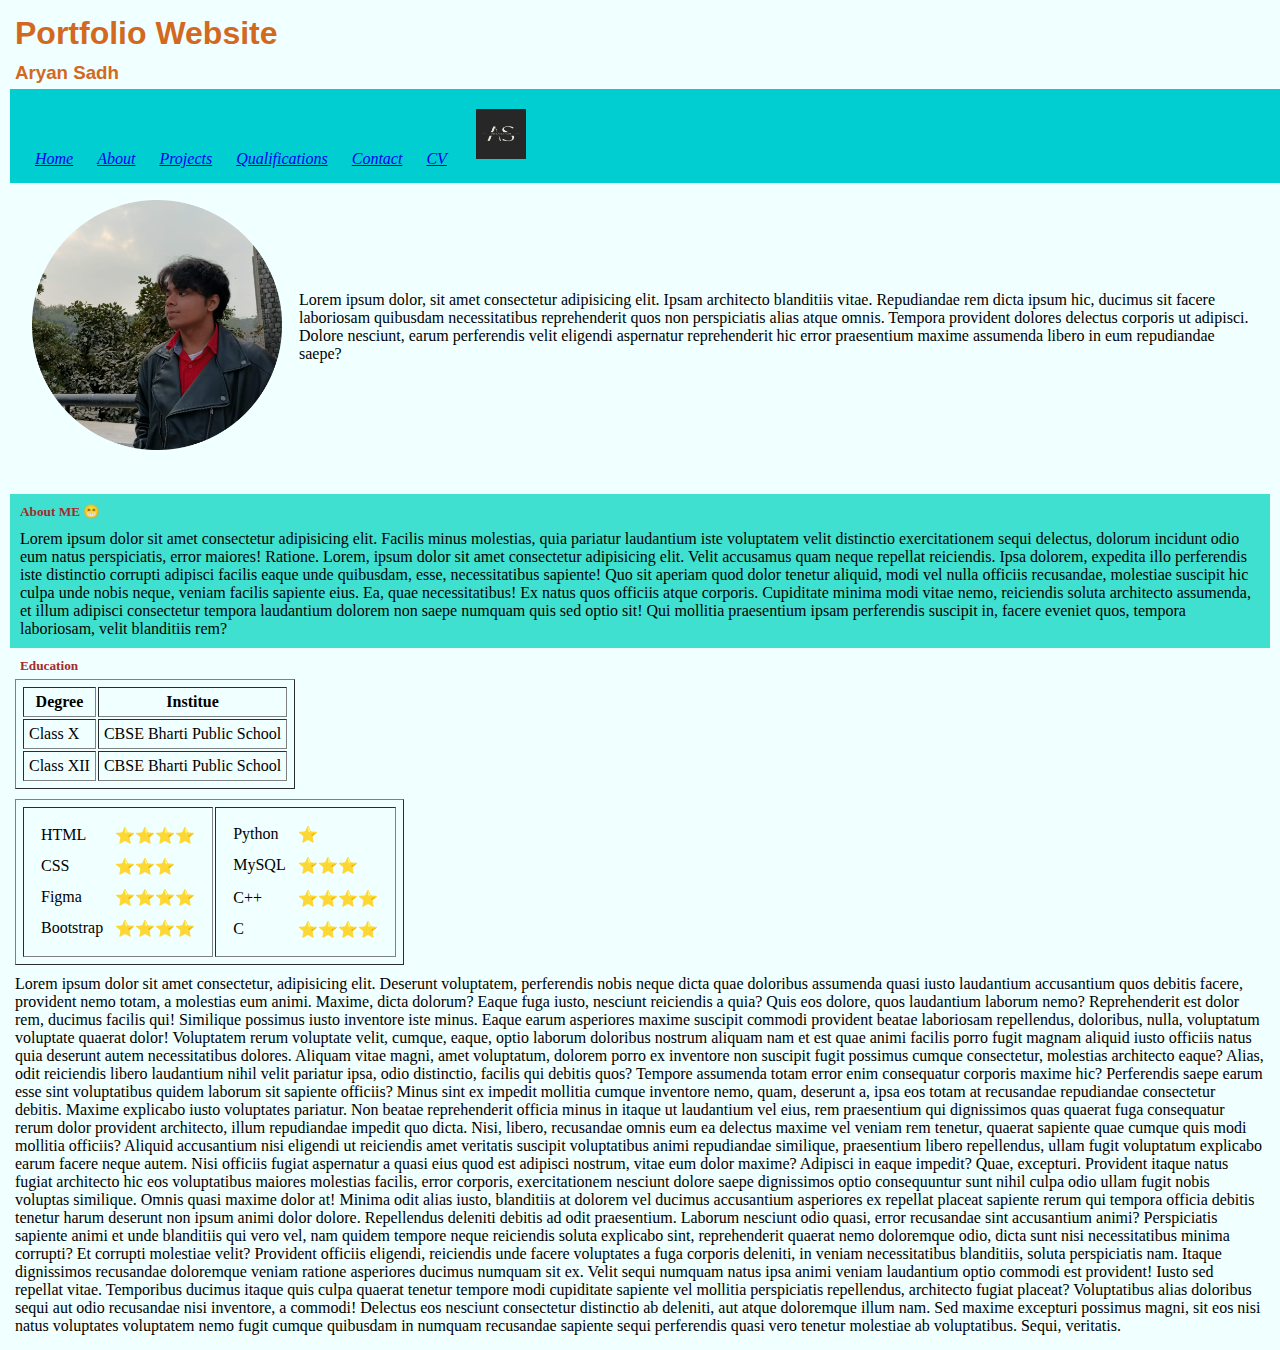
==== index.html @ a51c41d1 "uploaded" ====
<!DOCTYPE html>
<html lang="en">

<!-- head-section -->
<head>
    <meta charset="UTF-8">
    <meta http-equiv="X-UA-Compatible" content="IE=edge">
    <meta name="viewport" content="width=device-width, initial-scale=1.0">
    <title>Personal Portfolio Website</title>
    <link rel="stylesheet" type="text/css" href="style.css">
</head>

<!-- body-section -->
<body>

    <!--heading-->
    <h1>Portfolio Website</h1>
    <h3>Aryan Sadh</h3>

    <!--navigation menu-->
    <div class="nav-tab">
    <nav>
        <ul><em>
            <li><a href="#">Home</a></li>
            <li><a href="#About">About</li></a>
            <li><a href="#Projects">Projects</li></a>
            <li><a href="#Qualifications">Qualifications</li></a>
            <li><a href="contact.html">Contact</li></a>
            <li><a href="resume.txt" download="CV">CV</a></li>
            <li><a href="logo.jpg" download="logo"><img src="logo.jpg" alt="logo" width="50"></a></li>
            </em>
        </ul>
    </nav>
    </div>

    <br>

    <!--photo gallery-->
    <div class="photo">
    <table>
        <tr>
        <td><img src="Profile.png" alt="profile picture" width="250"></td>
        <td>Lorem ipsum dolor, sit amet consectetur adipisicing elit. Ipsam architecto blanditiis vitae. Repudiandae rem dicta ipsum hic, ducimus sit facere laboriosam quibusdam necessitatibus reprehenderit quos non perspiciatis alias atque omnis. Tempora provident dolores delectus corporis ut adipisci. Dolore nesciunt, earum perferendis velit eligendi aspernatur reprehenderit hic error praesentium maxime assumenda libero in eum repudiandae saepe?</td>
        </tr>
    </table>
    </div>

    <br>

    <!--About-->
    <div class="About-section">
        <h5 id="About">About ME 😁</h5>
            <p>Lorem ipsum dolor sit amet consectetur adipisicing elit. Facilis minus molestias, quia pariatur laudantium iste voluptatem velit distinctio exercitationem sequi delectus, dolorum incidunt odio eum natus perspiciatis, error maiores! Ratione.
                Lorem, ipsum dolor sit amet consectetur adipisicing elit. Velit accusamus quam neque repellat reiciendis. Ipsa dolorem, expedita illo perferendis iste distinctio corrupti adipisci facilis eaque unde quibusdam, esse, necessitatibus sapiente! Quo sit aperiam quod dolor tenetur aliquid, modi vel nulla officiis recusandae, molestiae suscipit hic culpa unde nobis neque, veniam facilis sapiente eius. Ea, quae necessitatibus! Ex natus quos officiis atque corporis. Cupiditate minima modi vitae nemo, reiciendis soluta architecto assumenda, et illum adipisci consectetur tempora laudantium dolorem non saepe numquam quis sed optio sit! Qui mollitia praesentium ipsam perferendis suscipit in, facere eveniet quos, tempora laboriosam, velit blanditiis rem?
            </p>

    </div>

    <!--Projects-->

    <!--Qualifications-->
    <div class="Qualifications-section">
    <h5 id="Qualifications">Education</h5>
    <table border="1">
        <tr>
            <th>Degree</th>
            <th>Institue</th>
        </tr>
        <tr>
            <td>Class X</td>
            <td>CBSE Bharti Public School</td>
        </tr>
        <tr>
            <td>Class XII</td>
            <td>CBSE Bharti Public School</td>
        </tr>
    </table>
    </div>

<div class="review-table">
  <table border="1">
    <tr><td>
      <table>
      <tr>
        <td>HTML</td>
        <td>⭐⭐⭐⭐</td>
      </tr>
      <tr>
        <td>CSS</td>
        <td>⭐⭐⭐</td>
      </tr>
      <tr>
        <td>Figma</td>
        <td>⭐⭐⭐⭐</td>
      </tr>
      <tr>
        <td>Bootstrap</td>
        <td>⭐⭐⭐⭐</td>
      </tr>
      </table>
    </td>
      <td>
        <table>
          <tr>
            <td>Python</td>
            <td>⭐</td>
          </tr>
          <tr>
            <td>MySQL</td>
            <td>⭐⭐⭐</td>
          <tr>
          <tr>
            <td>C++</td>
            <td>⭐⭐⭐⭐</td>
          </tr>
          <tr>
            <td>C</td>
            <td>⭐⭐⭐⭐</td>
          </tr>
        </table>
      </td>
      </tr>
  </table>
</div>

    <!--Contact-->
    <p>Lorem ipsum dolor sit amet consectetur, adipisicing elit. Deserunt voluptatem, perferendis nobis neque dicta quae doloribus assumenda quasi iusto laudantium accusantium quos debitis facere, provident nemo totam, a molestias eum animi. Maxime, dicta dolorum? Eaque fuga iusto, nesciunt reiciendis a quia? Quis eos dolore, quos laudantium laborum nemo? Reprehenderit est dolor rem, ducimus facilis qui! Similique possimus iusto inventore iste minus. Eaque earum asperiores maxime suscipit commodi provident beatae laboriosam repellendus, doloribus, nulla, voluptatum voluptate quaerat dolor! Voluptatem rerum voluptate velit, cumque, eaque, optio laborum doloribus nostrum aliquam nam et est quae animi facilis porro fugit magnam aliquid iusto officiis natus quia deserunt autem necessitatibus dolores. Aliquam vitae magni, amet voluptatum, dolorem porro ex inventore non suscipit fugit possimus cumque consectetur, molestias architecto eaque? Alias, odit reiciendis libero laudantium nihil velit pariatur ipsa, odio distinctio, facilis qui debitis quos? Tempore assumenda totam error enim consequatur corporis maxime hic? Perferendis saepe earum esse sint voluptatibus quidem laborum sit sapiente officiis? Minus sint ex impedit mollitia cumque inventore nemo, quam, deserunt a, ipsa eos totam at recusandae repudiandae consectetur debitis. Maxime explicabo iusto voluptates pariatur. Non beatae reprehenderit officia minus in itaque ut laudantium vel eius, rem praesentium qui dignissimos quas quaerat fuga consequatur rerum dolor provident architecto, illum repudiandae impedit quo dicta. Nisi, libero, recusandae omnis eum ea delectus maxime vel veniam rem tenetur, quaerat sapiente quae cumque quis modi mollitia officiis? Aliquid accusantium nisi eligendi ut reiciendis amet veritatis suscipit voluptatibus animi repudiandae similique, praesentium libero repellendus, ullam fugit voluptatum explicabo earum facere neque autem. Nisi officiis fugiat aspernatur a quasi eius quod est adipisci nostrum, vitae eum dolor maxime? Adipisci in eaque impedit? Quae, excepturi. Provident itaque natus fugiat architecto hic eos voluptatibus maiores molestias facilis, error corporis, exercitationem nesciunt dolore saepe dignissimos optio consequuntur sunt nihil culpa odio ullam fugit nobis voluptas similique. Omnis quasi maxime dolor at! Minima odit alias iusto, blanditiis at dolorem vel ducimus accusantium asperiores ex repellat placeat sapiente rerum qui tempora officia debitis tenetur harum deserunt non ipsum animi dolor dolore. Repellendus deleniti debitis ad odit praesentium. Laborum nesciunt odio quasi, error recusandae sint accusantium animi? Perspiciatis sapiente animi et unde blanditiis qui vero vel, nam quidem tempore neque reiciendis soluta explicabo sint, reprehenderit quaerat nemo doloremque odio, dicta sunt nisi necessitatibus minima corrupti? Et corrupti molestiae velit? Provident officiis eligendi, reiciendis unde facere voluptates a fuga corporis deleniti, in veniam necessitatibus blanditiis, soluta perspiciatis nam. Itaque dignissimos recusandae doloremque veniam ratione asperiores ducimus numquam sit ex. Velit sequi numquam natus ipsa animi veniam laudantium optio commodi est provident! Iusto sed repellat vitae. Temporibus ducimus itaque quis culpa quaerat tenetur tempore modi cupiditate sapiente vel mollitia perspiciatis repellendus, architecto fugiat placeat? Voluptatibus alias doloribus sequi aut odio recusandae nisi inventore, a commodi! Delectus eos nesciunt consectetur distinctio ab deleniti, aut atque doloremque illum nam. Sed maxime excepturi possimus magni, sit eos nisi natus voluptates voluptatem nemo fugit cumque quibusdam in numquam recusandae sapiente sequi perferendis quasi vero tenetur molestiae ab voluptatibus. Sequi, veritatis.</p>

    <!--hire me!-->


</body>
</html>
---- style.css ----
*{
    margin: 0px;
    padding: 5px;
}

body{
    background-color: azure;
}

h1, h3{
    font-family:'Franklin Gothic Medium', 'Arial Narrow', Arial, sans-serif;
    color:chocolate;
}

h5{
    font-family: cursive;
    color:brown;
}

ul { 
    padding: 0px;
}

li {
    display: inline-block;
    width: auto;
    list-style: outside none none; 
}

.About-section{
    background-color:turquoise;
    color: black;
    font-size: 55;
}

.nav-tab{
    background-color:darkturquoise;
    color:rebeccapurple;

    width:100%;
    float:inline-start;
    position: relative;
}
.photo{
    font-size: 45;
}
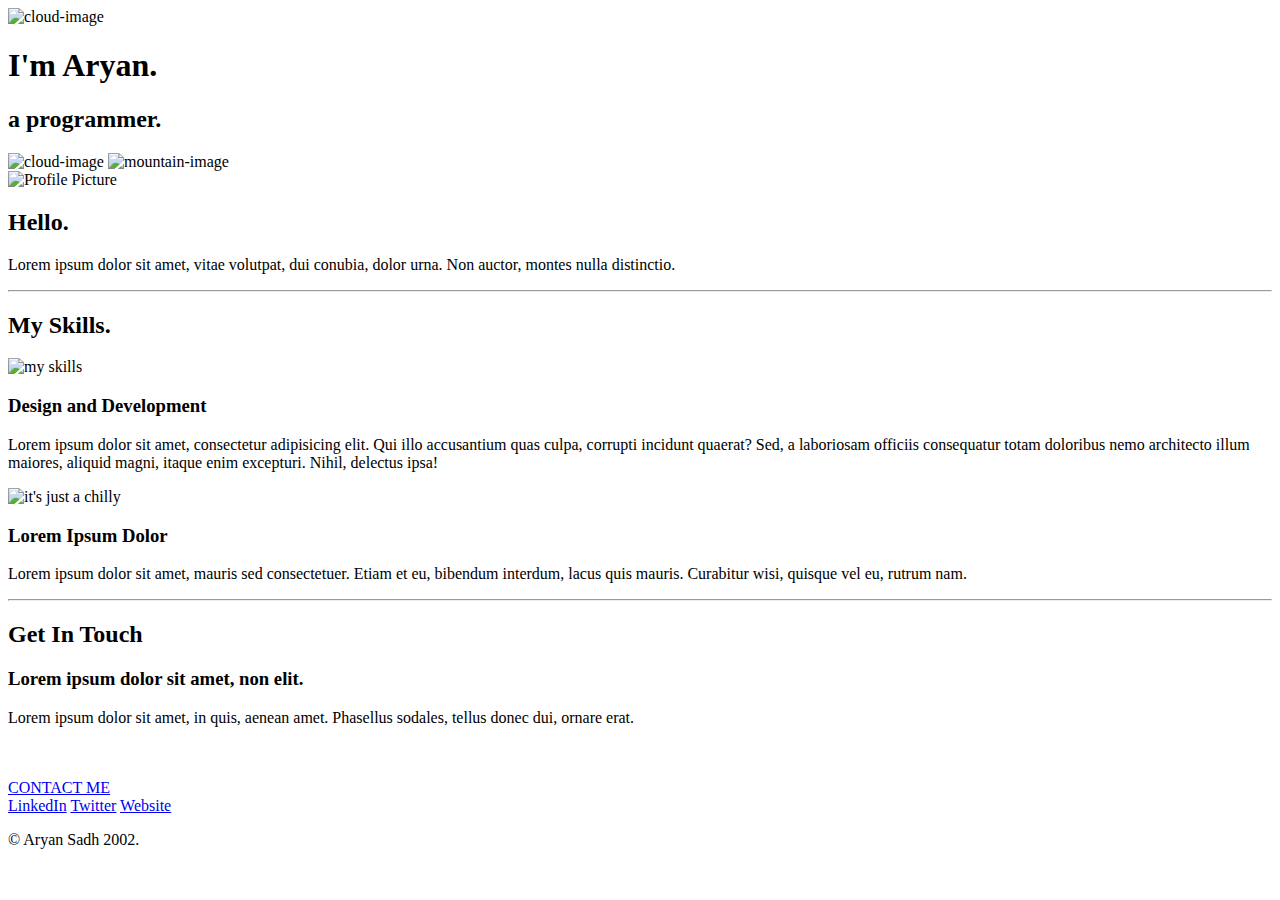
==== commit fd749137: "Update index.html" ====
--- a/index.html
+++ b/index.html
@@ -1,133 +1,57 @@
 <!DOCTYPE html>
 <html lang="en">
-
-<!-- head-section -->
 <head>
     <meta charset="UTF-8">
     <meta http-equiv="X-UA-Compatible" content="IE=edge">
     <meta name="viewport" content="width=device-width, initial-scale=1.0">
-    <title>Personal Portfolio Website</title>
-    <link rel="stylesheet" type="text/css" href="style.css">
+    <title>Aryan Sadh</title>
+    <link rel="stylesheet" type="text/css" href="styles.css">
+    <link rel="icon" href="favicon.ico"></link>
+    <link rel="preconnect" href="https://fonts.googleapis.com"><link rel="preconnect" href="https://fonts.gstatic.com" crossorigin><link href="https://fonts.googleapis.com/css2?family=Merriweather&family=Montserrat&family=Sacramento&display=swap" rel="stylesheet">
 </head>
-
-<!-- body-section -->
 <body>
-
-    <!--heading-->
-    <h1>Portfolio Website</h1>
-    <h3>Aryan Sadh</h3>
-
-    <!--navigation menu-->
-    <div class="nav-tab">
-    <nav>
-        <ul><em>
-            <li><a href="#">Home</a></li>
-            <li><a href="#About">About</li></a>
-            <li><a href="#Projects">Projects</li></a>
-            <li><a href="#Qualifications">Qualifications</li></a>
-            <li><a href="contact.html">Contact</li></a>
-            <li><a href="resume.txt" download="CV">CV</a></li>
-            <li><a href="logo.jpg" download="logo"><img src="logo.jpg" alt="logo" width="50"></a></li>
-            </em>
-        </ul>
-    </nav>
+    <div class="top-container">
+    <img src="cloud.png" class="top-cloud" alt="cloud-image">
+    <h1>I'm Aryan.</h1>
+    <h2>a <span class="pro">pro</span>grammer.</h2>
+    <img src="cloud.png" class="bottom-cloud" alt="cloud-image">
+    <img src="mountain.png" alt="mountain-image">
     </div>
-
-    <br>
-
-    <!--photo gallery-->
-    <div class="photo">
-    <table>
-        <tr>
-        <td><img src="Profile.png" alt="profile picture" width="250"></td>
-        <td>Lorem ipsum dolor, sit amet consectetur adipisicing elit. Ipsam architecto blanditiis vitae. Repudiandae rem dicta ipsum hic, ducimus sit facere laboriosam quibusdam necessitatibus reprehenderit quos non perspiciatis alias atque omnis. Tempora provident dolores delectus corporis ut adipisci. Dolore nesciunt, earum perferendis velit eligendi aspernatur reprehenderit hic error praesentium maxime assumenda libero in eum repudiandae saepe?</td>
-        </tr>
-    </table>
-    </div>
-
-    <br>
-
-    <!--About-->
-    <div class="About-section">
-        <h5 id="About">About ME 😁</h5>
-            <p>Lorem ipsum dolor sit amet consectetur adipisicing elit. Facilis minus molestias, quia pariatur laudantium iste voluptatem velit distinctio exercitationem sequi delectus, dolorum incidunt odio eum natus perspiciatis, error maiores! Ratione.
-                Lorem, ipsum dolor sit amet consectetur adipisicing elit. Velit accusamus quam neque repellat reiciendis. Ipsa dolorem, expedita illo perferendis iste distinctio corrupti adipisci facilis eaque unde quibusdam, esse, necessitatibus sapiente! Quo sit aperiam quod dolor tenetur aliquid, modi vel nulla officiis recusandae, molestiae suscipit hic culpa unde nobis neque, veniam facilis sapiente eius. Ea, quae necessitatibus! Ex natus quos officiis atque corporis. Cupiditate minima modi vitae nemo, reiciendis soluta architecto assumenda, et illum adipisci consectetur tempora laudantium dolorem non saepe numquam quis sed optio sit! Qui mollitia praesentium ipsam perferendis suscipit in, facere eveniet quos, tempora laboriosam, velit blanditiis rem?
-            </p>
-
-    </div>
-
-    <!--Projects-->
-
-    <!--Qualifications-->
-    <div class="Qualifications-section">
-    <h5 id="Qualifications">Education</h5>
-    <table border="1">
-        <tr>
-            <th>Degree</th>
-            <th>Institue</th>
-        </tr>
-        <tr>
-            <td>Class X</td>
-            <td>CBSE Bharti Public School</td>
-        </tr>
-        <tr>
-            <td>Class XII</td>
-            <td>CBSE Bharti Public School</td>
-        </tr>
-    </table>
-    </div>
-
-<div class="review-table">
-  <table border="1">
-    <tr><td>
-      <table>
-      <tr>
-        <td>HTML</td>
-        <td>⭐⭐⭐⭐</td>
-      </tr>
-      <tr>
-        <td>CSS</td>
-        <td>⭐⭐⭐</td>
-      </tr>
-      <tr>
-        <td>Figma</td>
-        <td>⭐⭐⭐⭐</td>
-      </tr>
-      <tr>
-        <td>Bootstrap</td>
-        <td>⭐⭐⭐⭐</td>
-      </tr>
-      </table>
-    </td>
-      <td>
-        <table>
-          <tr>
-            <td>Python</td>
-            <td>⭐</td>
-          </tr>
-          <tr>
-            <td>MySQL</td>
-            <td>⭐⭐⭐</td>
-          <tr>
-          <tr>
-            <td>C++</td>
-            <td>⭐⭐⭐⭐</td>
-          </tr>
-          <tr>
-            <td>C</td>
-            <td>⭐⭐⭐⭐</td>
-          </tr>
-        </table>
-      </td>
-      </tr>
-  </table>
-</div>
-
-    <!--Contact-->
-    <p>Lorem ipsum dolor sit amet consectetur, adipisicing elit. Deserunt voluptatem, perferendis nobis neque dicta quae doloribus assumenda quasi iusto laudantium accusantium quos debitis facere, provident nemo totam, a molestias eum animi. Maxime, dicta dolorum? Eaque fuga iusto, nesciunt reiciendis a quia? Quis eos dolore, quos laudantium laborum nemo? Reprehenderit est dolor rem, ducimus facilis qui! Similique possimus iusto inventore iste minus. Eaque earum asperiores maxime suscipit commodi provident beatae laboriosam repellendus, doloribus, nulla, voluptatum voluptate quaerat dolor! Voluptatem rerum voluptate velit, cumque, eaque, optio laborum doloribus nostrum aliquam nam et est quae animi facilis porro fugit magnam aliquid iusto officiis natus quia deserunt autem necessitatibus dolores. Aliquam vitae magni, amet voluptatum, dolorem porro ex inventore non suscipit fugit possimus cumque consectetur, molestias architecto eaque? Alias, odit reiciendis libero laudantium nihil velit pariatur ipsa, odio distinctio, facilis qui debitis quos? Tempore assumenda totam error enim consequatur corporis maxime hic? Perferendis saepe earum esse sint voluptatibus quidem laborum sit sapiente officiis? Minus sint ex impedit mollitia cumque inventore nemo, quam, deserunt a, ipsa eos totam at recusandae repudiandae consectetur debitis. Maxime explicabo iusto voluptates pariatur. Non beatae reprehenderit officia minus in itaque ut laudantium vel eius, rem praesentium qui dignissimos quas quaerat fuga consequatur rerum dolor provident architecto, illum repudiandae impedit quo dicta. Nisi, libero, recusandae omnis eum ea delectus maxime vel veniam rem tenetur, quaerat sapiente quae cumque quis modi mollitia officiis? Aliquid accusantium nisi eligendi ut reiciendis amet veritatis suscipit voluptatibus animi repudiandae similique, praesentium libero repellendus, ullam fugit voluptatum explicabo earum facere neque autem. Nisi officiis fugiat aspernatur a quasi eius quod est adipisci nostrum, vitae eum dolor maxime? Adipisci in eaque impedit? Quae, excepturi. Provident itaque natus fugiat architecto hic eos voluptatibus maiores molestias facilis, error corporis, exercitationem nesciunt dolore saepe dignissimos optio consequuntur sunt nihil culpa odio ullam fugit nobis voluptas similique. Omnis quasi maxime dolor at! Minima odit alias iusto, blanditiis at dolorem vel ducimus accusantium asperiores ex repellat placeat sapiente rerum qui tempora officia debitis tenetur harum deserunt non ipsum animi dolor dolore. Repellendus deleniti debitis ad odit praesentium. Laborum nesciunt odio quasi, error recusandae sint accusantium animi? Perspiciatis sapiente animi et unde blanditiis qui vero vel, nam quidem tempore neque reiciendis soluta explicabo sint, reprehenderit quaerat nemo doloremque odio, dicta sunt nisi necessitatibus minima corrupti? Et corrupti molestiae velit? Provident officiis eligendi, reiciendis unde facere voluptates a fuga corporis deleniti, in veniam necessitatibus blanditiis, soluta perspiciatis nam. Itaque dignissimos recusandae doloremque veniam ratione asperiores ducimus numquam sit ex. Velit sequi numquam natus ipsa animi veniam laudantium optio commodi est provident! Iusto sed repellat vitae. Temporibus ducimus itaque quis culpa quaerat tenetur tempore modi cupiditate sapiente vel mollitia perspiciatis repellendus, architecto fugiat placeat? Voluptatibus alias doloribus sequi aut odio recusandae nisi inventore, a commodi! Delectus eos nesciunt consectetur distinctio ab deleniti, aut atque doloremque illum nam. Sed maxime excepturi possimus magni, sit eos nisi natus voluptates voluptatem nemo fugit cumque quibusdam in numquam recusandae sapiente sequi perferendis quasi vero tenetur molestiae ab voluptatibus. Sequi, veritatis.</p>
-
-    <!--hire me!-->
-
-
+    <div class="middle-container">
+        <div class="profile">
+          <img class="img_size" src="front.png" alt="Profile Picture">
+          <h2>Hello.</h2>
+          <p class="intro">Lorem ipsum dolor sit amet, vitae volutpat, dui conubia, dolor urna. Non auctor, montes nulla distinctio.</p>
+        </div>
+        <hr>
+        <div class="skills">
+          <h2>My Skills.</h2>
+          <div class="skill-row">
+            <img class="computer_img" src="computer.png" alt="my skills">
+            <h3>Design and Development</h3>
+            <p>Lorem ipsum dolor sit amet, consectetur adipisicing elit. Qui illo accusantium quas culpa, corrupti incidunt quaerat? Sed, a laboriosam officiis consequatur totam doloribus nemo architecto illum maiores, aliquid magni, itaque enim excepturi. Nihil, delectus ipsa!</p>
+          </div>
+          <div class="skill-row">
+            <img class="chilli_img" src="chillies.png" alt="it's just a chilly">
+            <h3>Lorem Ipsum Dolor</h3>
+            <p>Lorem ipsum dolor sit amet, mauris sed consectetuer. Etiam et eu, bibendum interdum, lacus quis mauris. Curabitur wisi, quisque vel eu, rutrum nam.</p>
+          </div>
+        </div>
+        <hr>
+        <div class="contact-me">
+          <h2>Get In Touch</h2>
+          <h3>Lorem ipsum dolor sit amet, non elit.</h3>
+          <p class="contact-me-message">Lorem ipsum dolor sit amet, in quis, aenean amet. Phasellus sodales, tellus donec dui, ornare erat.</p>
+          <br>
+          <br>
+          <a class="btn" href="mailto:name@email.com">CONTACT ME</a>
+        </div>
+      </div>
+      <div class="bottom-container">
+        <a class="footer-link" href="https://www.linkedin.com/">LinkedIn</a>
+        <a class="footer-link" href="https://twitter.com/">Twitter</a>
+        <a class="footer-link" href="https://www.appbrewery.co/">Website</a>
+        <p>© Aryan Sadh 2002.</p>
+      </div>
 </body>
-</html>+</html>
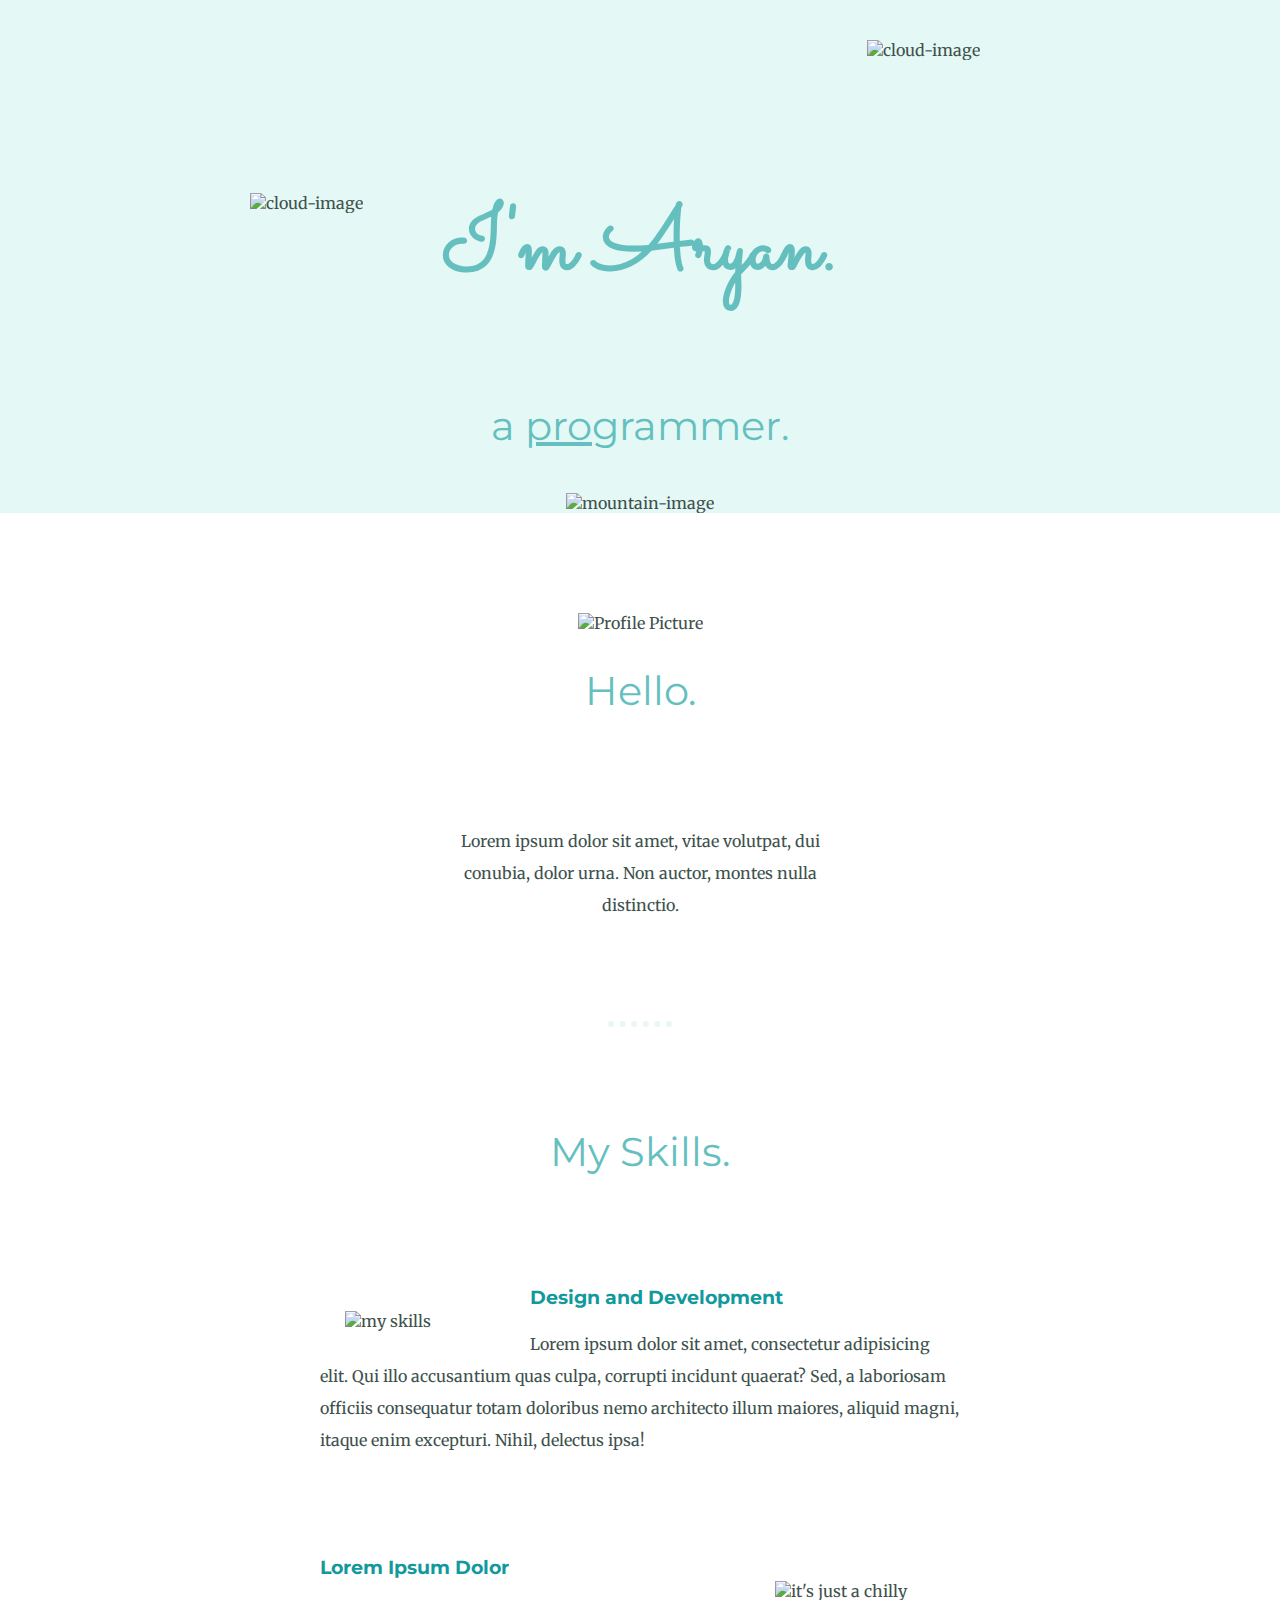
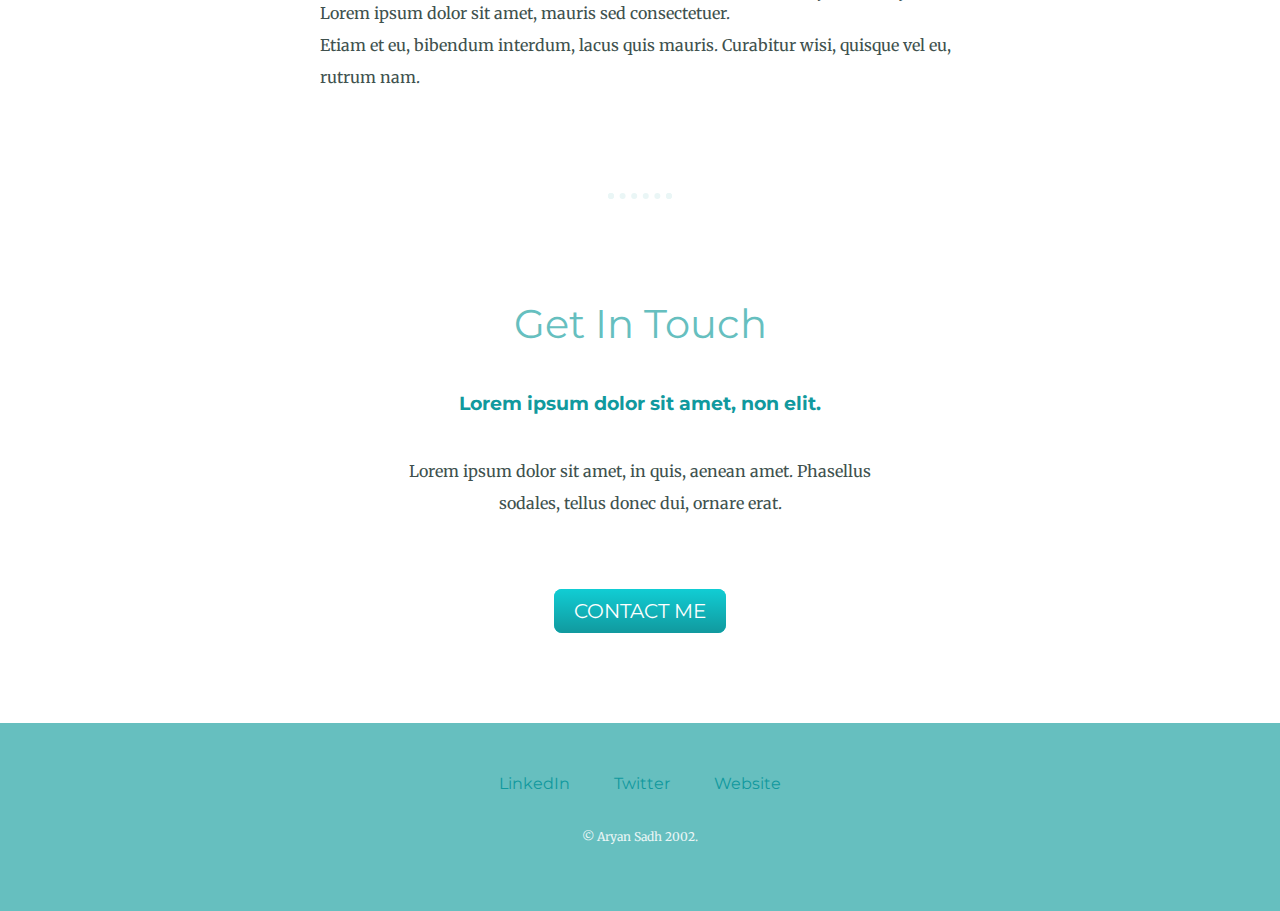
==== commit d1c9a999: "Update index.html" ====
--- a/index.html
+++ b/index.html
@@ -51,7 +51,7 @@
         <a class="footer-link" href="https://www.linkedin.com/">LinkedIn</a>
         <a class="footer-link" href="https://twitter.com/">Twitter</a>
         <a class="footer-link" href="https://www.appbrewery.co/">Website</a>
-        <p>© Aryan Sadh 2002.</p>
+        <p class="copywright">© Aryan Sadh 2002.</p>
       </div>
 </body>
 </html>
--- a/styles.css
+++ b/styles.css
@@ -0,0 +1,145 @@
+body{
+    color: #40514E;
+    font-family: 'Merriweather', serif;
+    margin: 0;
+    text-align: center;
+}
+
+h1{
+    color:#66BFBF;
+    font-family: 'Sacramento', cursive;
+    font-size: 5.625rem;
+    line-height: 2;
+    margin-top: 50px auto 0 auto;
+}
+
+h2{
+    color:#66BFBF;
+    font-family: 'Montserrat', sans-serif;
+    font-size: 2.5rem;
+    font-weight: normal;
+    padding-bottom: 10px;
+}
+
+h3{
+    color:#11999E;
+    font-family: 'Montserrat', sans-serif;
+}
+
+a{
+    color:#11999E;
+    font-family: 'Montserrat', sans-serif;
+    margin: 10px 20px;
+    text-decoration: none;
+}
+a:hover{
+    color: #EAF6F6;
+}
+
+p{
+    line-height: 2;
+}
+
+hr{
+    border: dotted #EAF6F6 6px;
+    border-bottom: none;
+    width: 4%;
+    margin: 100px auto;
+}
+
+.contact-me-message{
+    width: 40%;
+    margin: 40px auto;
+}
+
+.top-container{
+    background-color: #E4F9F5;
+    padding-top: 100px;
+    position: relative;
+}
+
+.middle-container{
+    margin: 100px 0;
+}
+
+.bottom-container{
+    background-color: #66BFBF;
+    padding-top: 50px;
+    padding-bottom: 30px;
+}
+
+.top-cloud{
+    position: absolute;
+    right: 300px;
+    top: 40px;
+}
+
+.bottom-cloud{
+    position: absolute;
+    left: 250px;
+    bottom: 300px;
+}
+
+.pro{
+    text-decoration: underline;
+}
+
+.intro{
+    width: 30%;
+    margin: 100px auto;
+}
+
+.img_size{
+    width: 25%;
+}
+
+.skill-row{
+    margin: 100px auto 100px auto;
+    text-align: left;
+    width: 50%;
+}
+
+.computer_img{
+    width: 25%;
+    float: left;
+    padding: 25px;
+}
+
+.chilli_img{
+    width: 25%;
+    float: right;
+    padding: 25px;
+}
+
+.btn {
+    background: #11cdd4;
+    background-image: -webkit-linear-gradient(top, #11cdd4, #11999e);
+    background-image: -moz-linear-gradient(top, #11cdd4, #11999e);
+    background-image: -ms-linear-gradient(top, #11cdd4, #11999e);
+    background-image: -o-linear-gradient(top, #11cdd4, #11999e);
+    background-image: linear-gradient(to bottom, #11cdd4, #11999e);
+    -webkit-border-radius: 8;
+    -moz-border-radius: 8;
+    border-radius: 8px;
+    font-family: 'Montserrat', sans-serif;
+    color: #ffffff;
+    font-size: 20px;
+    padding: 10px 20px 10px 20px;
+    text-decoration: none;
+}
+
+.btn:hover {
+    background: #30e3cb;
+    background-image: -webkit-linear-gradient(top, #30e3cb, #2bc4ad);
+    background-image: -moz-linear-gradient(top, #30e3cb, #2bc4ad);
+    background-image: -ms-linear-gradient(top, #30e3cb, #2bc4ad);
+    background-image: -o-linear-gradient(top, #30e3cb, #2bc4ad);
+    background-image: linear-gradient(to bottom, #30e3cb, #2bc4ad);
+    text-decoration: none;
+}
+
+.copywright{
+    color: #EAF6F6;
+    font-size: 0.75rem;
+    padding: 20px 0;
+}
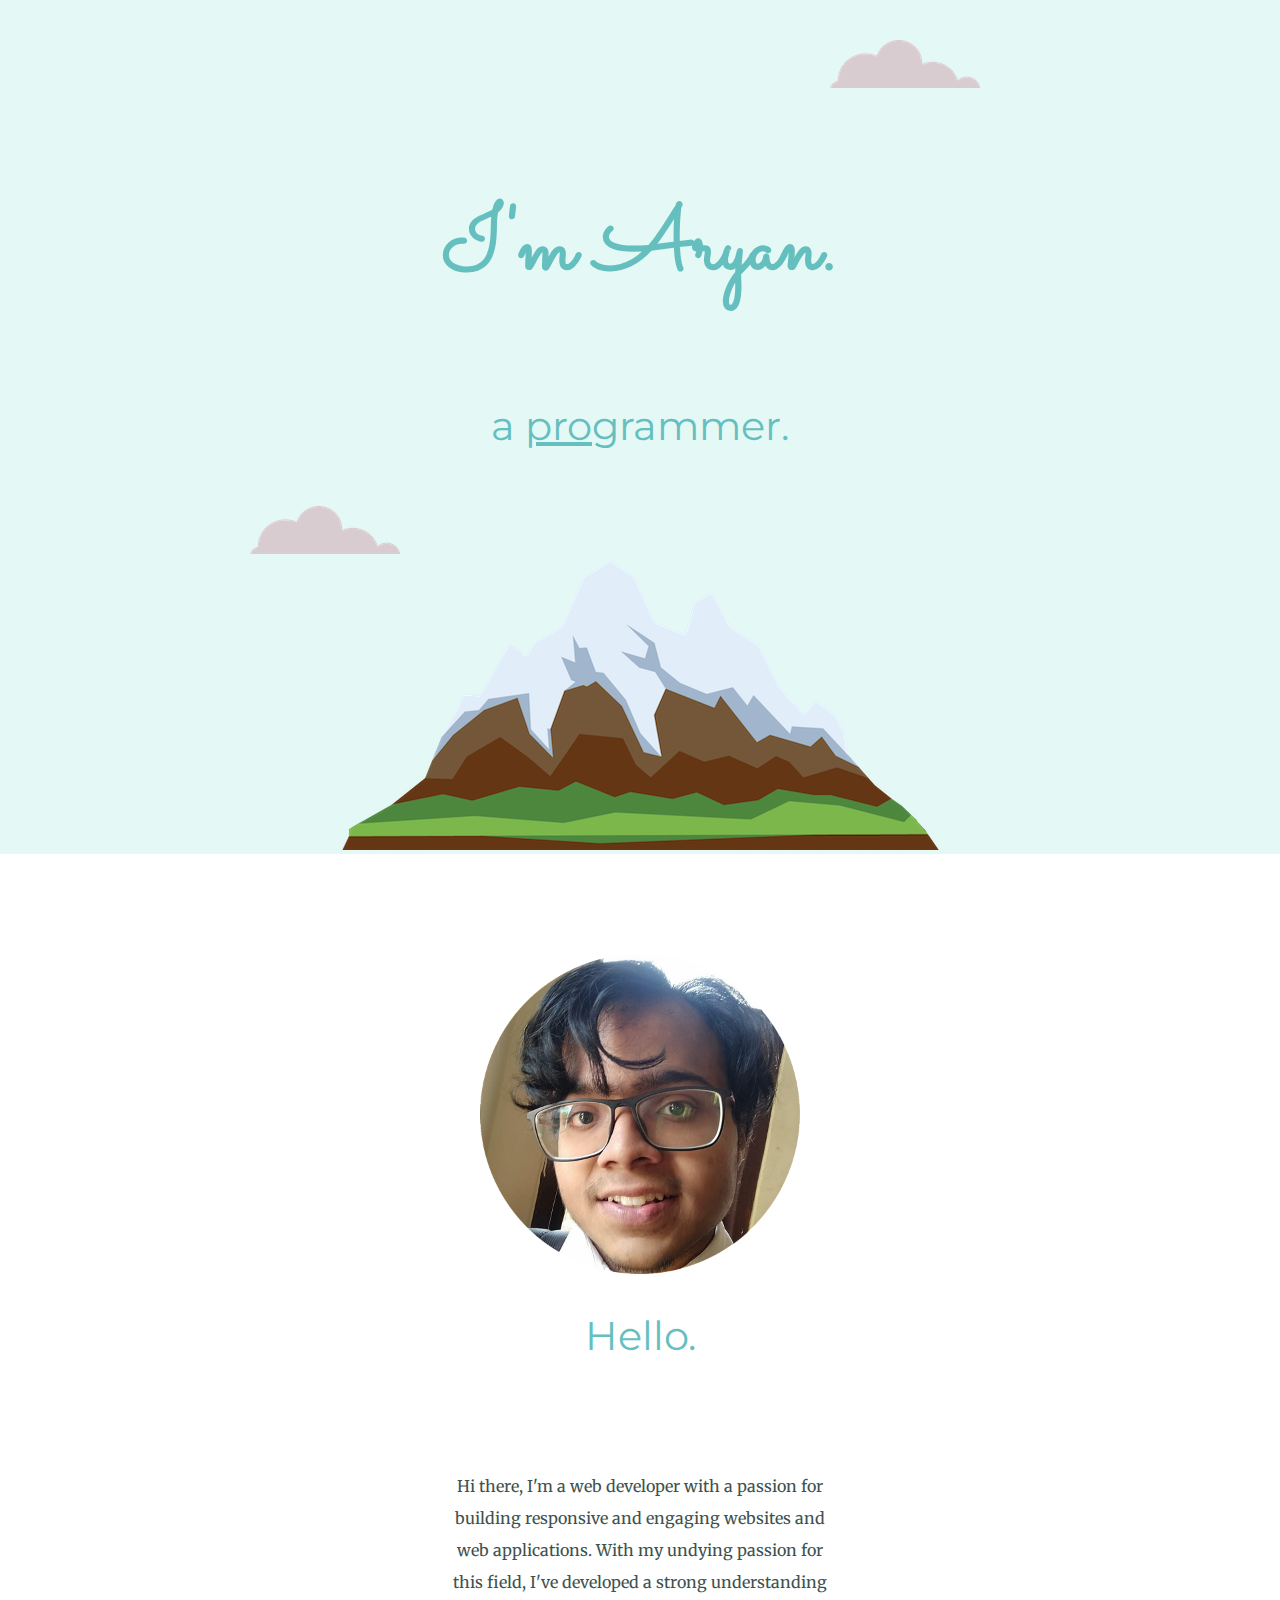
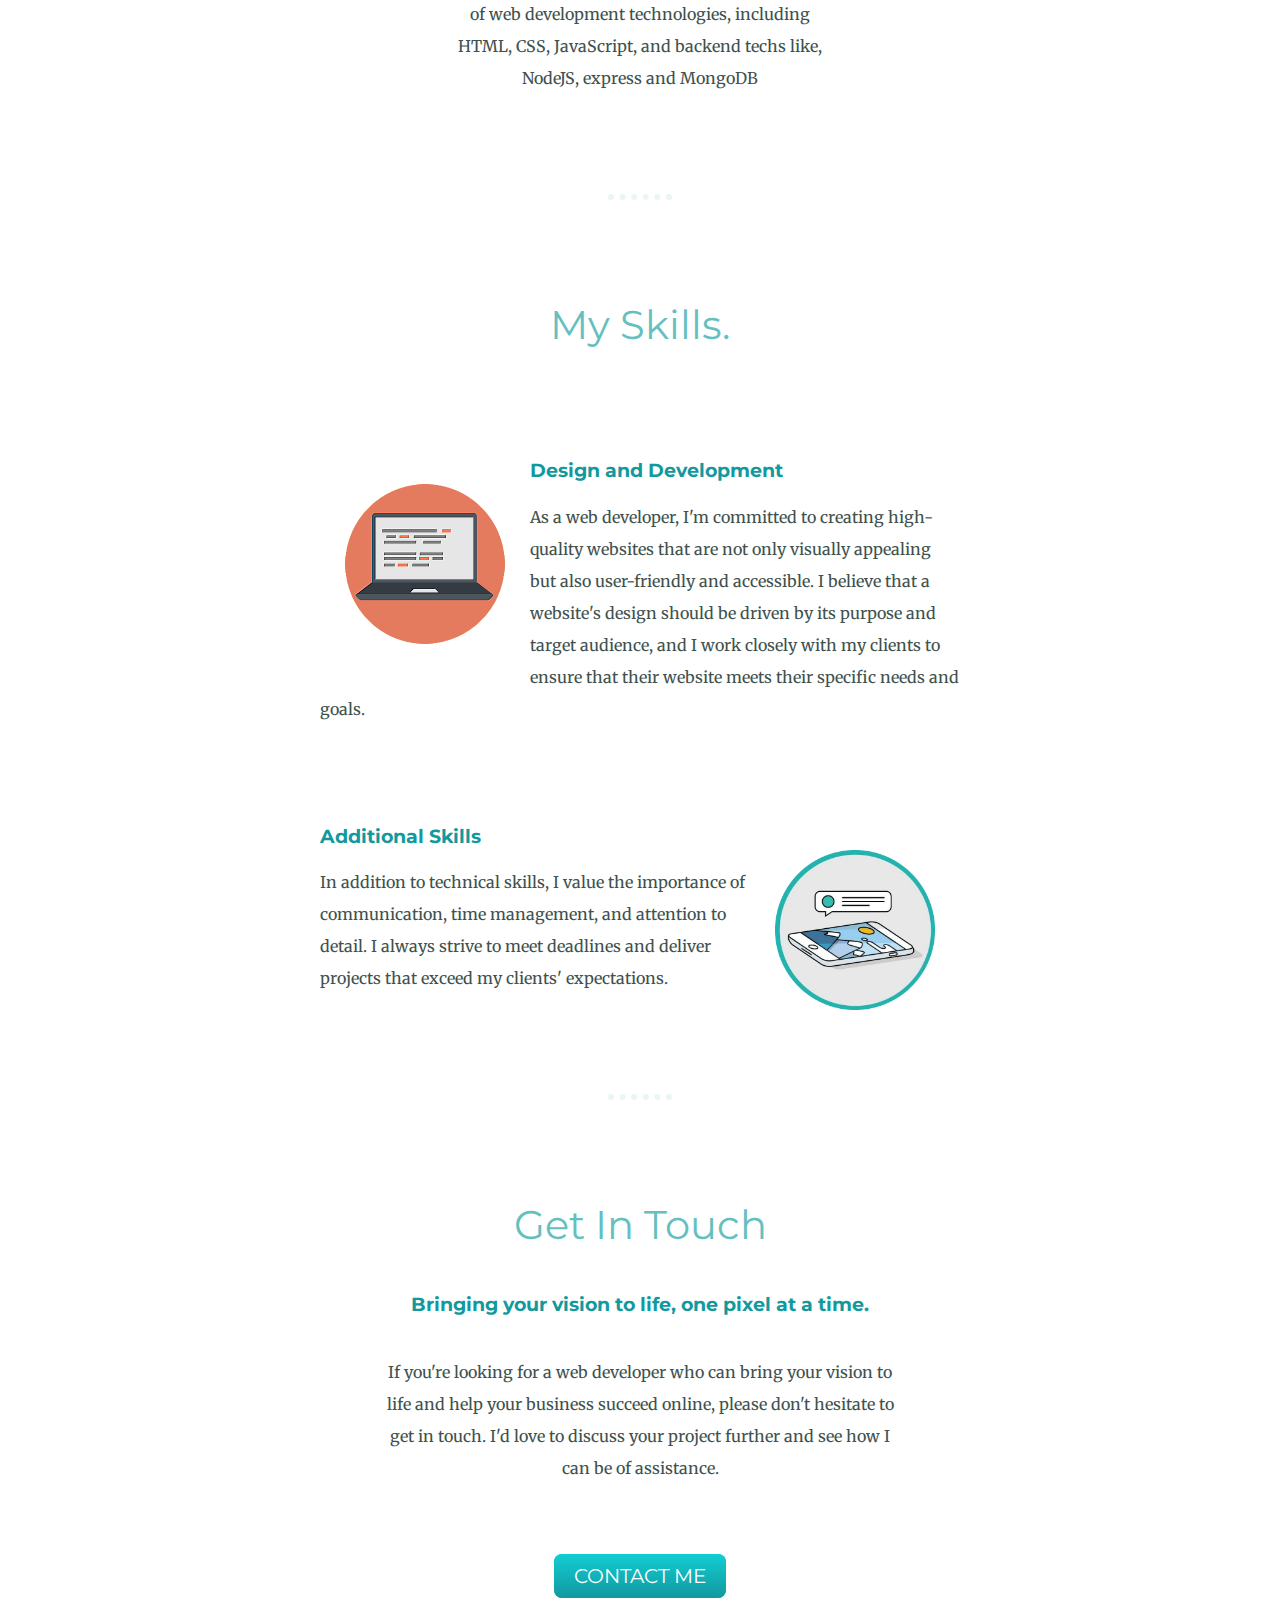
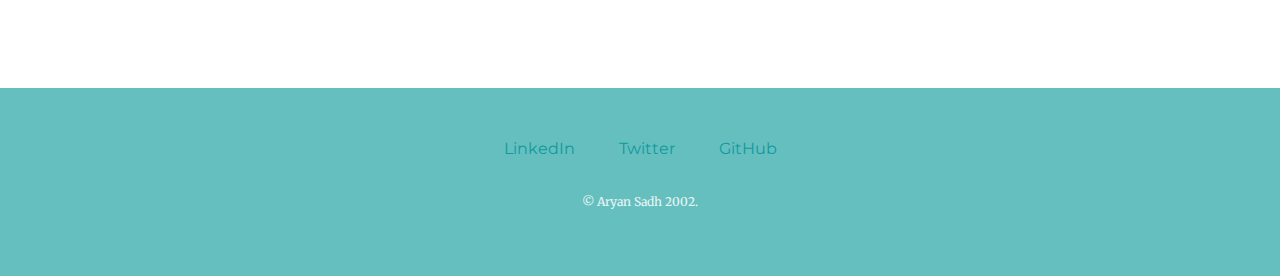
==== commit 9a7a29cc: "further updates" ====
--- a/index.html
+++ b/index.html
@@ -21,7 +21,7 @@
         <div class="profile">
           <img class="img_size" src="front.png" alt="Profile Picture">
           <h2>Hello.</h2>
-          <p class="intro">Lorem ipsum dolor sit amet, vitae volutpat, dui conubia, dolor urna. Non auctor, montes nulla distinctio.</p>
+          <p class="intro">Hi there, I'm a web developer with a passion for building responsive and engaging websites and web applications. With my undying passion for this field, I've developed a strong understanding of web development technologies, including HTML, CSS, JavaScript, and backend techs like, NodeJS, express and MongoDB</p>
         </div>
         <hr>
         <div class="skills">
@@ -29,29 +29,29 @@
           <div class="skill-row">
             <img class="computer_img" src="computer.png" alt="my skills">
             <h3>Design and Development</h3>
-            <p>Lorem ipsum dolor sit amet, consectetur adipisicing elit. Qui illo accusantium quas culpa, corrupti incidunt quaerat? Sed, a laboriosam officiis consequatur totam doloribus nemo architecto illum maiores, aliquid magni, itaque enim excepturi. Nihil, delectus ipsa!</p>
+            <p>As a web developer, I'm committed to creating high-quality websites that are not only visually appealing but also user-friendly and accessible. I believe that a website's design should be driven by its purpose and target audience, and I work closely with my clients to ensure that their website meets their specific needs and goals.</p>
           </div>
           <div class="skill-row">
-            <img class="chilli_img" src="chillies.png" alt="it's just a chilly">
-            <h3>Lorem Ipsum Dolor</h3>
-            <p>Lorem ipsum dolor sit amet, mauris sed consectetuer. Etiam et eu, bibendum interdum, lacus quis mauris. Curabitur wisi, quisque vel eu, rutrum nam.</p>
+            <img class="mobile_img" src="mobile.png" alt="my other skills">
+            <h3>Additional Skills</h3>
+            <p>In addition to technical skills, I value the importance of communication, time management, and attention to detail. I always strive to meet deadlines and deliver projects that exceed my clients' expectations.</p>
           </div>
         </div>
         <hr>
         <div class="contact-me">
           <h2>Get In Touch</h2>
-          <h3>Lorem ipsum dolor sit amet, non elit.</h3>
-          <p class="contact-me-message">Lorem ipsum dolor sit amet, in quis, aenean amet. Phasellus sodales, tellus donec dui, ornare erat.</p>
+          <h3>Bringing your vision to life, one pixel at a time.</h3>
+          <p class="contact-me-message">If you're looking for a web developer who can bring your vision to life and help your business succeed online, please don't hesitate to get in touch. I'd love to discuss your project further and see how I can be of assistance.</p>
           <br>
           <br>
-          <a class="btn" href="mailto:name@email.com">CONTACT ME</a>
+          <a class="btn" href="mailto:sadharyan3@email.com">CONTACT ME</a>
         </div>
       </div>
       <div class="bottom-container">
-        <a class="footer-link" href="https://www.linkedin.com/">LinkedIn</a>
-        <a class="footer-link" href="https://twitter.com/">Twitter</a>
-        <a class="footer-link" href="https://www.appbrewery.co/">Website</a>
+        <a class="footer-link" href="https://www.linkedin.com/in/aryan-sadh-1265a022a/">LinkedIn</a>
+        <a class="footer-link" href="https://twitter.com/37Sadh">Twitter</a>
+        <a class="footer-link" href="https://github.com/Aqua-beast">GitHub</a>
         <p class="copywright">© Aryan Sadh 2002.</p>
       </div>
 </body>
-</html>
+</html>--- a/styles.css
+++ b/styles.css
@@ -105,7 +105,7 @@
     padding: 25px;
 }
 
-.chilli_img{
+.mobile_img{
     width: 25%;
     float: right;
     padding: 25px;
@@ -142,4 +142,4 @@
     color: #EAF6F6;
     font-size: 0.75rem;
     padding: 20px 0;
-}
+}